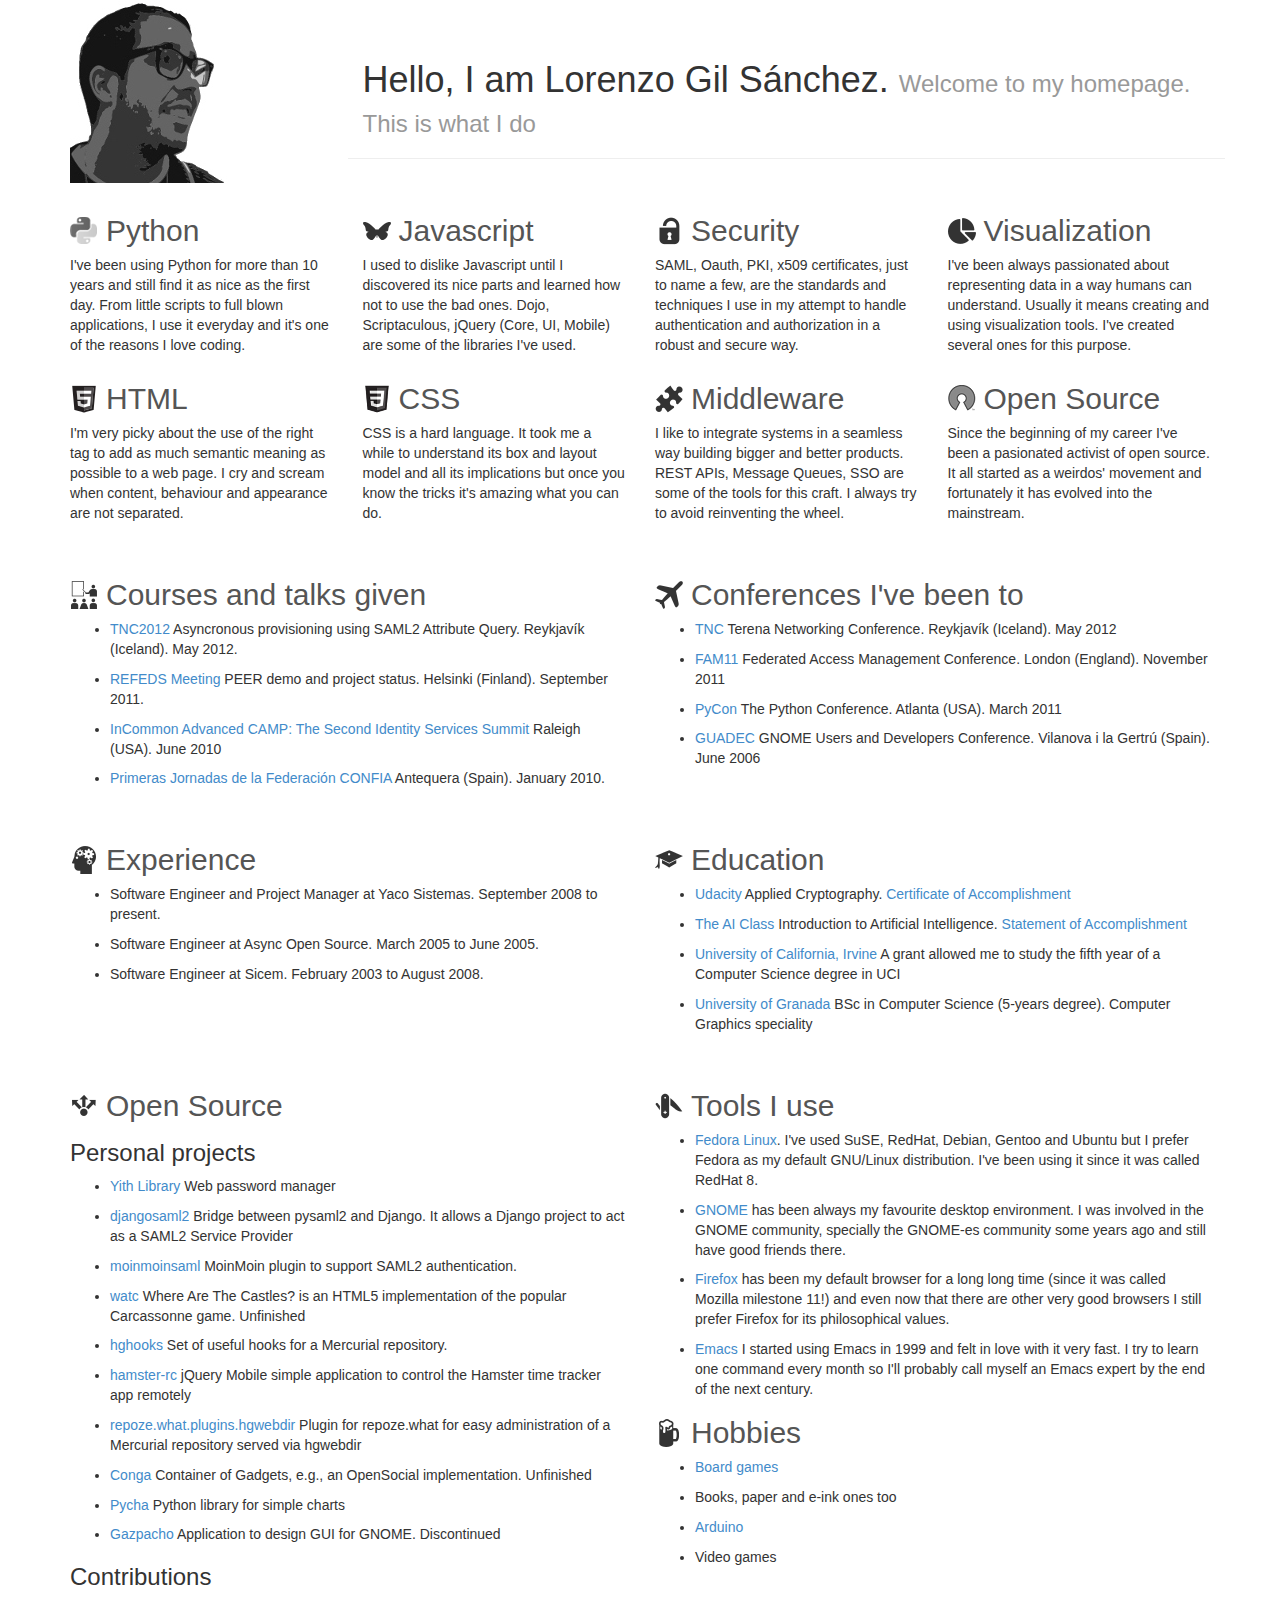
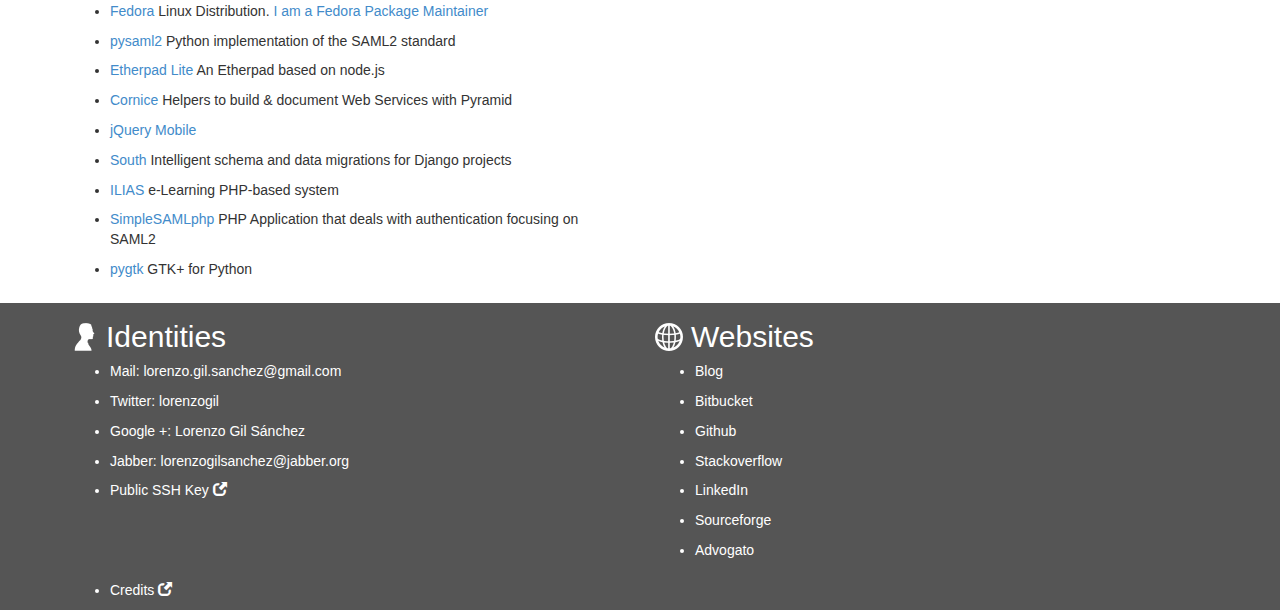
==== index.html @ a19310c2 "Upgrade to Bootstrap 3.0" ====
<!doctype html>
<!-- paulirish.com/2008/conditional-stylesheets-vs-css-hacks-answer-neither/ -->
<!--[if lt IE 7]> <html class="no-js lt-ie9 lt-ie8 lt-ie7" lang="en"> <![endif]-->
<!--[if IE 7]>    <html class="no-js lt-ie9 lt-ie8" lang="en"> <![endif]-->
<!--[if IE 8]>    <html class="no-js lt-ie9" lang="en"> <![endif]-->
<!-- Consider adding a manifest.appcache: h5bp.com/d/Offline -->
<!--[if gt IE 8]><!--> <html class="no-js" lang="en"> <!--<![endif]-->
<head>
  <meta charset="utf-8">

  <!-- Use the .htaccess and remove these lines to avoid edge case issues.
       More info: h5bp.com/i/378 -->
  <meta http-equiv="X-UA-Compatible" content="IE=edge,chrome=1">

  <title>Lorenzo Gil</title>
  <meta name="description" content="Lorenzo Gil personal site">

  <!-- Mobile viewport optimized: h5bp.com/viewport -->
  <meta name="viewport" content="width=device-width, initial-scale=1.0">

  <!-- Place favicon.ico and apple-touch-icon.png in the root directory: mathiasbynens.be/notes/touch-icons -->

  <link rel="stylesheet" href="css/bootstrap.min.css">
  <link rel="stylesheet" href="css/style.css">

  <!-- More ideas for your <head> here: h5bp.com/d/head-Tips -->

  <!-- All JavaScript at the bottom, except this Modernizr build.
       Modernizr enables HTML5 elements & feature detects for optimal performance.
       Create your own custom Modernizr build: www.modernizr.com/download/ -->
  <script src="js/libs/modernizr-2.5.3.min.js"></script>
</head>
<body>
  <!-- Prompt IE 6 users to install Chrome Frame. Remove this if you support IE 6.
       chromium.org/developers/how-tos/chrome-frame-getting-started -->
  <!--[if lt IE 7]><p class=chromeframe>Your browser is <em>ancient!</em> <a href="http://browsehappy.com/">Upgrade to a different browser</a> or <a href="http://www.google.com/chromeframe/?redirect=true">install Google Chrome Frame</a> to experience this site.</p><![endif]-->

  <div class="container">

    <header class="row">
      <div class="col-md-3">
        <img src="img/lgs.jpg" alt="Lorenzo Gil Sánchez" width="159" height="183" />
      </div>
      <div class="col-md-9 page-header">
        <h1>Hello, I am Lorenzo Gil Sánchez. <small>Welcome to my homepage. This is what I do</small></h1>
      </div>
    </header>

    <div role="main">

      <section>

        <div class="row">
          <div class="col-md-3" id="python">
            <h2>Python</h2>
            <p>I've been using Python for more than 10 years and still find it as nice as the first day. From little scripts to full blown applications, I use it everyday and it's one of the reasons I love coding.</p>
          </div>

          <div class="col-md-3" id="javascript">
            <h2>Javascript</h2>
            <p>I used to dislike Javascript until I discovered its nice parts and learned how not to use the bad ones. Dojo, Scriptaculous, jQuery (Core, UI, Mobile) are some of the libraries I've used. </p>
          </div>

          <div class="col-md-3" id="security">
            <h2>Security</h2>
            <p>SAML, Oauth, PKI, x509 certificates, just to name a few, are the standards and techniques I use in my attempt to handle authentication and authorization in a robust and secure way.</p>
          </div>

          <div class="col-md-3" id="visualization">
            <h2>Visualization</h2>
            <p>I've been always passionated about representing data in a way humans can understand. Usually it means creating and using visualization tools. I've created several ones for this purpose.</p>
          </div>
        </div>

        <div class="row">
          <div class="col-md-3" id="html">
            <h2>HTML</h2>
            <p>I'm very picky about the use of the right tag to add as much semantic meaning as possible to a web page. I cry and scream when content, behaviour and appearance are not separated.</p>
          </div>

          <div class="col-md-3" id="css">
            <h2>CSS</h2>
            <p>CSS is a hard language. It took me a while to understand its box and layout model and all its implications but once you know the tricks it's amazing what you can do.</p>
          </div>

          <div class="col-md-3" id="middleware">
            <h2>Middleware</h2>
            <p>I like to integrate systems in a seamless way building bigger and better products. REST APIs, Message Queues, SSO are some of the tools for this craft. I always try to avoid reinventing the wheel.</p>
          </div>

          <div class="col-md-3" id="opensource">
            <h2>Open Source</h2>
            <p>Since the beginning of my career I've been a pasionated activist of open source. It all started as a weirdos' movement and fortunately it has evolved into the mainstream.</p>
          </div>
        </div>

      </section>

      <section class="row">

        <div id="courses-and-talks" class="col-md-6">
          <h2>Courses and talks given</h2>
          <ul>
            <li><a href="https://tnc2012.terena.org/core/user/show/id/813">TNC2012</a> Asyncronous provisioning using SAML2 Attribute Query. Reykjavík (Iceland). May 2012.</li>
            <li><a href="https://refeds.org/meetings/sep11/index.html">REFEDS Meeting</a> PEER demo and project status. Helsinki (Finland). September 2011.</li>
            <li><a href="https://spaces.internet2.edu/display/ACAMPIdSummit2010/Participants+and+Requested+Topics">InCommon Advanced CAMP: The Second Identity Services Summit</a> Raleigh (USA). June 2010</li>
            <li><a href="">Primeras Jornadas de la Federación CONFIA</a> Antequera (Spain). January 2010.</li>
          </ul>
        </div>

        <div id="conferences" class="col-md-6">
          <h2>Conferences I've been to</h2>
          <ul>
            <li><a href="https://tnc2012.terena.org/">TNC</a> Terena Networking Conference. Reykjavík (Iceland). May 2012</li>
            <li><a href="http://www.eduserv.org.uk/newsandevents/events/fam11">FAM11</a> Federated Access Management Conference. London (England). November 2011</li>
            <li><a href="http://us.pycon.org/2011/home/">PyCon</a> The Python Conference. Atlanta (USA). March 2011</li>
            <li><a href="http://2006.guadec.org">GUADEC</a> GNOME Users and Developers Conference. Vilanova i la Gertrú (Spain). June 2006</li>
          </ul>
        </div>

      </section>

      <section class="row">

        <div id="experience" class="col-md-6">
          <h2>Experience</h2>
          <ul>
            <li>Software Engineer and Project Manager at Yaco Sistemas. September 2008 to present.</li>
            <li>Software Engineer at Async Open Source. March 2005 to June 2005.</li>
            <li>Software Engineer at Sicem. February 2003 to August 2008.</li>
          </ul>
        </div>

        <div id="education" class="col-md-6">
          <h2>Education</h2>
          <ul>
            <li><a href="http://www.udacity.com">Udacity</a> Applied Cryptography. <a href="pdfs/udacity-cs387.pdf">Certificate of Accomplishment</a></li>
            <li><a href="https://www.ai-class.com/">The AI Class</a> Introduction to Artificial Intelligence. <a href="pdfs/aiclass.pdf">Statement of Accomplishment</a></li>
            <li><a href="">University of California, Irvine</a> A grant allowed me to study the fifth year of a Computer Science degree in UCI</li>
            <li><a href="">University of Granada</a> BSc in Computer Science (5-years degree). Computer Graphics speciality</li>
          </ul>
        </div>

      </section>

      <section class="row">

        <div id="opensource-projects" class="col-md-6">
          <h2>Open Source</h2>
          <h3>Personal projects</h3>
          <ul>
            <li><a href="http://yithlibrary.com">Yith Library</a> Web password manager</li>
            <li><a href="https://bitbucket.org/lgs/djangosaml2">djangosaml2</a> Bridge between pysaml2 and Django. It allows a Django project to act as a SAML2 Service Provider</li>
            <li><a href="https://bitbucket.org/lgs/moinmoinsaml">moinmoinsaml</a> MoinMoin plugin to support SAML2 authentication.</li>
            <li><a href="https://bitbucket.org/lgs/watc">watc</a> Where Are The Castles? is an HTML5 implementation of the popular Carcassonne game. Unfinished</li>
            <li><a href="https://bitbucket.org/lgs/hghooks">hghooks</a> Set of useful hooks for a Mercurial repository.</li>
            <li><a href="https://bitbucket.org/lgs/hamster-rc">hamster-rc</a> jQuery Mobile simple application to control the Hamster time tracker app remotely</li>
            <li><a href="https://bitbucket.org/lgs/repoze.what.plugins.hgwebdir">repoze.what.plugins.hgwebdir</a> Plugin for repoze.what for easy administration of a Mercurial repository served via hgwebdir</li>
            <li><a href="https://bitbucket.org/lgs/conga">Conga</a> Container of Gadgets, e.g., an OpenSocial implementation. Unfinished</li>
            <li><a href="https://bitbucket.org/lgs/pycha/">Pycha</a> Python library for simple charts</li>
            <li><a href="http://svn-archive.gnome.org/viewvc/gazpacho/">Gazpacho</a> Application to design GUI for GNOME. Discontinued</li>
          </ul>

          <h3>Contributions</h3>
          <ul>
            <li><a href="http://fedoraproject.org/">Fedora</a> Linux Distribution. <a href="https://admin.fedoraproject.org/pkgdb/users/packages/lgs">I am a Fedora Package Maintainer</a></li>
            <li><a href="https://github.com/rohe/pysaml2">pysaml2</a> Python implementation of the SAML2 standard</li>
            <li><a href="https://github.com/Pita/etherpad-lite">Etherpad Lite</a> An Etherpad based on node.js</li>
            <li><a href="https://github.com/mozilla-services/cornice">Cornice</a> Helpers to build & document Web Services with Pyramid</li>
            <li><a href="https://github.com/jquery/jquery-mobile">jQuery Mobile</a></li>
            <li><a href="http://south.aeracode.org/">South</a> Intelligent schema and data migrations for ​Django projects</li>
            <li><a href="http://www.ilias.de/">ILIAS</a> e-Learning PHP-based system</li>
            <li><a href="http://simplesamlphp.org/">SimpleSAMLphp</a> PHP Application that deals with authentication focusing on SAML2</li>
            <li><a href="http://www.pygtk.org/">pygtk</a> GTK+ for Python</li>
          </ul>
        </div>


        <div class="col-md-6">

          <div id="tools">
            <h2>Tools I use</h2>
            <ul>
              <li><a href="">Fedora Linux</a>. I've used SuSE, RedHat, Debian, Gentoo and Ubuntu but I prefer Fedora as my default GNU/Linux distribution. I've been using it since it was called RedHat 8.</li>
              <li><a href="">GNOME</a> has been always my favourite desktop environment. I was involved in the GNOME community, specially the GNOME-es community some years ago and still have good friends there.</li>
              <li><a href="">Firefox</a> has been my default browser for a long long time (since it was called Mozilla milestone 11!) and even now that there are other very good browsers I still prefer Firefox for its philosophical values.</li>
              <li><a href="">Emacs</a> I started using Emacs in 1999 and felt in love with it very fast. I try to learn one command every month so I'll probably call myself an Emacs expert by the end of the next century.</li>
            </ul>
          </div>

          <div id="hobbies">
            <h2>Hobbies</h2>
            <ul>
              <li><a href="http://boardgamegeek.com/user/lorenzogil">Board games</a></li>
              <li>Books, paper and e-ink ones too</li>
              <li><a href="http://www.arduino.cc/">Arduino</a></li>
              <li>Video games</li>
            </ul>
          </div>
        </div>

      </section>

    </div>

  </div> <!-- main container -->

  <footer>
    <div class="container">
      <div class="row">

        <div id="identity" class="col-md-6">
	      <h2>Identities</h2>
	      <ul>
            <li>Mail: <a href="mailto:lorenzo.gil.sanchez@gmail.com">lorenzo.gil.sanchez@gmail.com</a></li>
            <li>Twitter: <a href="https://twitter.com/#!/lorenzogil">lorenzogil</a></li>
	        <li>Google +: <a href="https://plus.google.com/u/1/111883356032437249842">Lorenzo Gil Sánchez</a></li>
            <li>Jabber: lorenzogilsanchez@jabber.org</li>
            <li><a href="#public-ssh-key" data-toggle="modal">Public SSH Key <span class="glyphicon glyphicon-new-window"></span></a></li>
            <!--<li>Public GPG key</li>-->
	      </ul>
        </div>

        <div id="websites" class="col-md-6">
	      <h2>Websites</h2>
	      <ul>
            <li><a href="http://www.lorenzogil.com/blog/">Blog</a></li>
            <li><a href="https://bitbucket.org/lgs/">Bitbucket</a></li>
            <li><a href="https://github.com/lorenzogil">Github</a></li>
            <li><a href="http://stackoverflow.com/users/106040/lgs">Stackoverflow</a></li>
            <li><a href="https://es.linkedin.com/pub/lorenzo-gil/4/453/a97">LinkedIn</a></li>
            <li><a href="http://lgs.users.sourceforge.net/">Sourceforge</a></li>
            <li><a href="http://www.advogato.org/person/lgs/">Advogato</a></li>
	      </ul>
        </div>

      </div>

      <div class="row">
        <div class="col-md-12">
          <ul>
            <li><a href="#credits" data-toggle="modal">Credits <span class="glyphicon glyphicon-new-window"></span></a></li>
          </ul>
        </div>
      </div>

    </div>

  </footer>

  <div id="public-ssh-key" class="modal fade" tabindex="-1" role="dialog" aria-hidden="true">
    <div class="modal-dialog">
      <div class="modal-content">
        <div class="modal-header">
          <button type="button" class="close" data-dismiss="modal" aria-hidden="true">&times;</button>
	      <h4 class="modal-title">Public SSH key</h4>
        </div>
        <div class="modal-body">
	      <textarea class="form-control" disabled="disabled" rows="8" cols="52">
            ssh-rsa AAAAB3NzaC1yc2EAAAADAQABAAABAQDiN3Gjw2GwWEci
            K9y0XLRLqFPxbwEekzTfEy2ljlr2I8jURpNP4r7/QvK7BcyMp1UO
            kPIDoedoVXPbdEMINH0htWYO97Mtsz9iVVhCRxHFsU6UxVt9/bkt
            7fVeHW7yohAjcsfFz/OQxx5IIdXyuf3kIQllIXTDO4TF5N+d75pm
            CLqMGoSzdtxJOTBQj/9Sz4sV6AtmWfOtqisn0jNJTYprNgvIqw5t
            XlBZcn1e584l/zZLxWz+tdjEWzDEVowDAP/4jaw8V6BHimmDZwfa
            jQ/v2mSOCGWLaxqDE+g93BC6BY6a835P0vh/iwbAqHwPwXfdUNnT
            mIPAT/ddau6Bjo5l lorenzo.gil.sanchez@gmail.com</textarea>
        </div>
        <div class="modal-footer">
          <button type="button" class="btn btn-default" data-dismiss="modal">Close</button>
        </div>
      </div>
    </div>
  </div>

  <div id="credits" class="modal fade" tabindex="-1" role="dialog" aria-hidden="true">
    <div class="modal-dialog">
      <div class="modal-content">
        <div class="modal-header">
          <button type="button" class="close" data-dismiss="modal" aria-hidden="true">&times;</button>
          <h4 class="modal-title">Credits</h4>
        </div>
        <div class="modal-body">
          <ul>
            <li><a href="http://jquery.org/">jQuery</a> by John Resig and many contributors. MIT/GPL license</li>
            <li><a href="http://getbootstrap.com/">Bootstrap</a> by Mark Otto and Jacob Thornton</li>
            <li><a href="http://www.modernizr.com/">Modernizr</a> by Faruk Ates, Paul Irish, Alex Sexton, Ryan Seddon and Alexander Farkas. MIT/BSD license</li>
            <li><a href="https://github.com/necolas/normalize.css">Normalize.css.</a> by Nicolas Gallagher. Public Domain</li>
            <li><a href="http://html5boilerplate.com/colorbox">HTML5 Boilerplate</a> by Nicolas Gallagher, Divya Manian, Hans Christian Reinl, Shichuan , Mathias Bynens, Mickael Daniel, Jonathan Verrecchia, Rob Larsen, Catalin Maris, Paul Irish, Mike West and more contributors. Public domain</li>
            <li>Icons from <a href="http://thenounproject.com/">The Noun Project</a>: "Butterfly" symbol by The Noun Project, "Lock" symbol by Andrew Forrester, from The Noun Project, "Pie chart" symbol by Scott Lewis, from The Noun Project, "Puzzle" symbol by Oliver Guin, from The Noun Project, "Education" symbol by Chris Matthews, from The Noun Project, "Plane" symbol by Simon Chld, from The Noun Project, "Thinking" symbol by Jack Biesek et al, from The Noun Project,"Grauate Cap" symbol by Marc Haumann, from The Noun Project, "Sharing" symbol by Anand Nair, from The Noun Project, "Swiss Army Knife" symbol by Oliver Guin, from The Noun Project, "Beer" symbol by The Noun Project, "User" symbol by Simon Child, from The Noun Project, "Planet" symbol by John Caserta, from The Noun Project, "Key" symbol by Egor Culcea, from The Noun Project and "People" symbol by The Noun Project</li>
            <li>Other icons: Python logo by the <a href="http://www.python.org/psf/">Python Foundation</a>, OSI logo by the <a href="http://www.opensource.org/">Open Source Initiative</a> and HTML5 logo by the <a href="http://www.w3.org/html/logo/">W3C</a></li>
          </ul>

          <p>Inspirated on <a href="http://jorgebastida.com/">Jorge Bastida</a></p>
        </div>
        <div class="modal-footer">
          <button type="button" class="btn btn-default" data-dismiss="modal">Close</button>
        </div>
      </div>
    </div>
  </div>


  <!-- JavaScript at the bottom for fast page loading -->
  <script src="js/libs/jquery-2.0.3.min.js"></script>
  <script src="js/libs/bootstrap.min.js"></script>
  <script src="js/plugins.js"></script>
  <script src="js/script.js"></script>

  <!-- Asynchronous Google Analytics snippet. Change UA-XXXXX-X to be your site's ID.
       mathiasbynens.be/notes/async-analytics-snippet -->
  <script>
    var _gaq=[['_setAccount','UA-2840456-1'],['_trackPageview']];
    (function(d,t){var g=d.createElement(t),s=d.getElementsByTagName(t)[0];
    g.src=('https:'==location.protocol?'//ssl':'//www')+'.google-analytics.com/ga.js';
    s.parentNode.insertBefore(g,s)}(document,'script'));
  </script>
</body>
</html>
---- css/style.css ----
li { margin: 0.7em 0; }

section { padding: 1em 0; }

h2 {
    color: #555555;
    line-height: 28px;
    padding-left: 36px;
    background: transparent url(../img/sprite.png) no-repeat 0 0;
}

#python h2 { background-position: 0 0; }
#javascript h2 { background-position: 0px -28px; }
#security h2 { background-position: 0px -56px; }
#visualization h2 { background-position: 0px -84px; }
#html h2 { background-position: 0px -112px; }
#css h2 { background-position: 0px -140px; }
#middleware h2 { background-position: 0px -168px; }
#opensource h2 { background-position: 0px -196px; }
#courses-and-talks h2 { background-position: 0px -224px; }
#conferences h2 { background-position: 0px -252px; }
#experience h2 { background-position: 0px -280px; }
#education h2 { background-position: 0px -308px; }
#opensource-projects h2 { background-position: 0px -336px; }
#tools h2 { background-position: 0px -364px; }
#hobbies h2 { background-position: 0px -392px; }
#identity h2 { background-position: 0px -420px; }
#websites h2 { background-position: 0px -448px; }
#public-ssh-key h2 { background-position: 0px -476px; }
#credits h2 { background-position: 0px -504px; }

footer { color: #ffffff; background: #555555; }

footer h2, footer a { color: #ffffff; }
footer a:visited { color: #cccccc; }
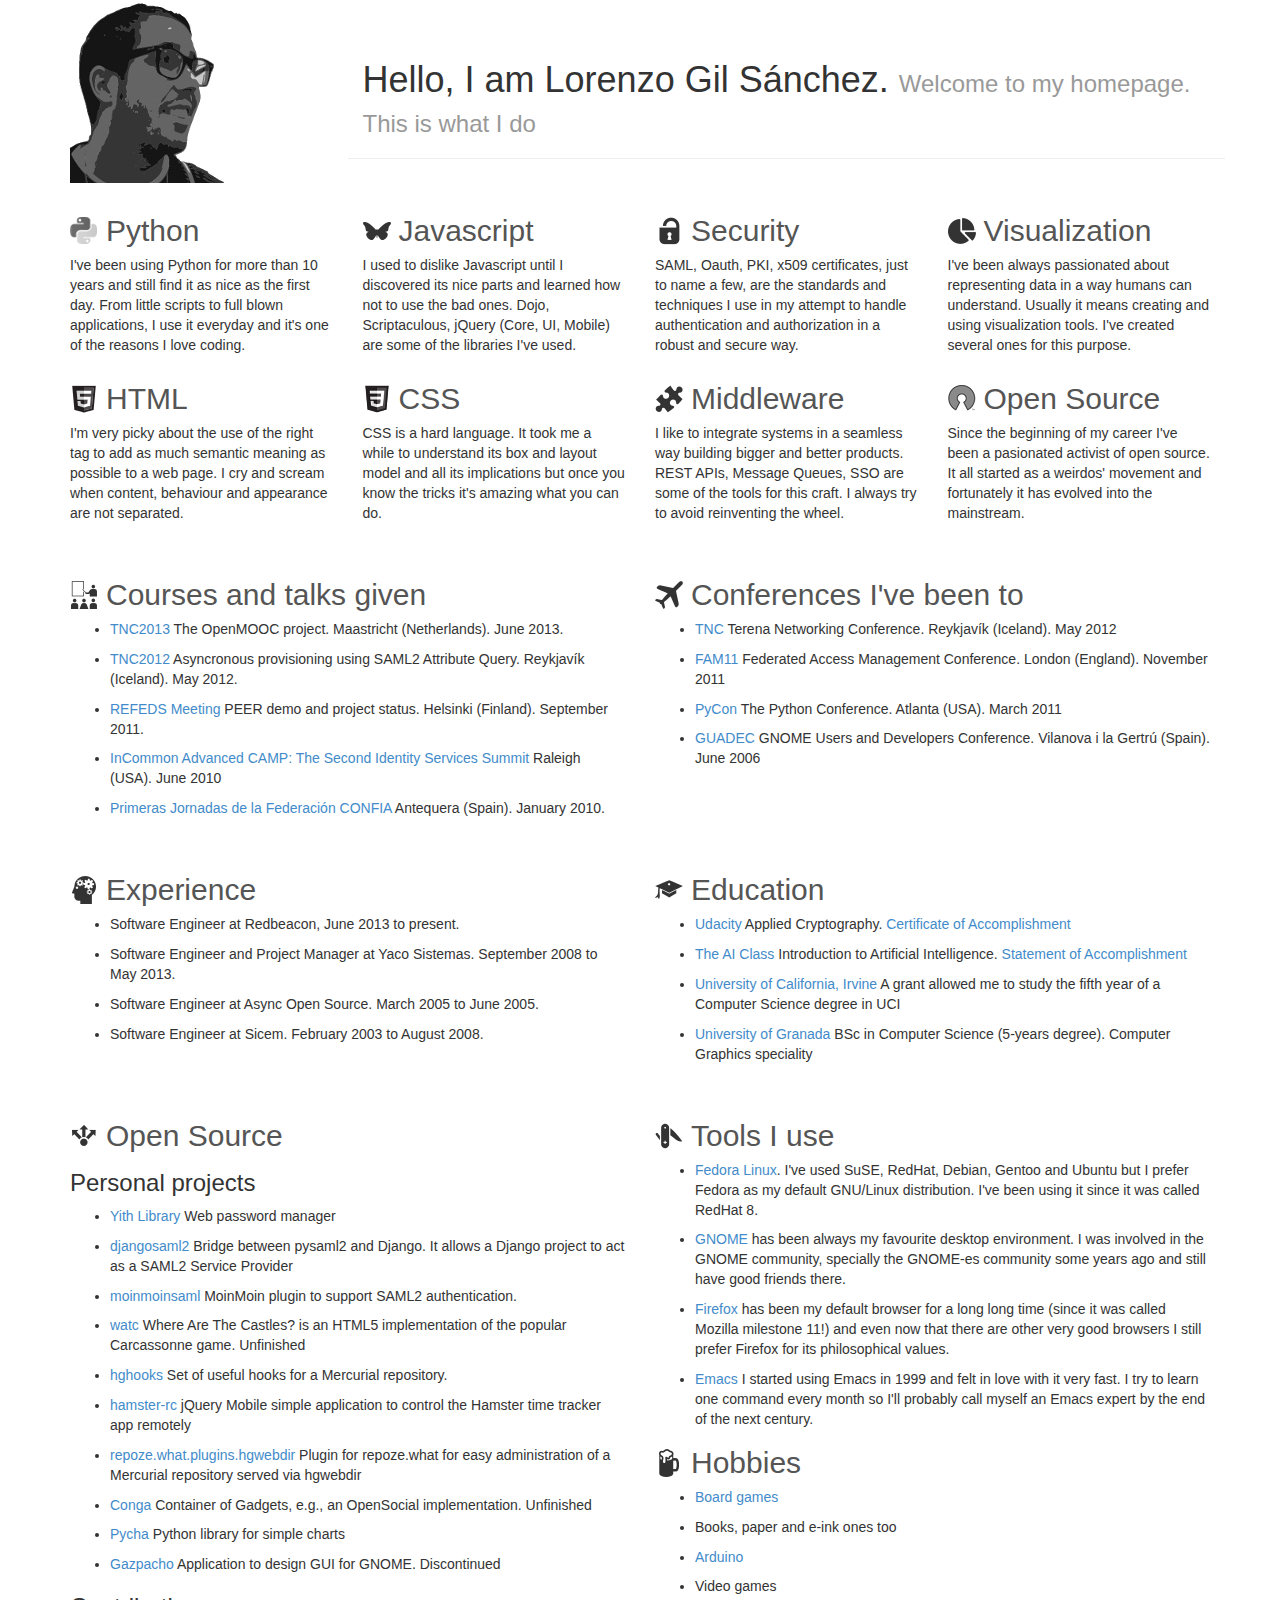
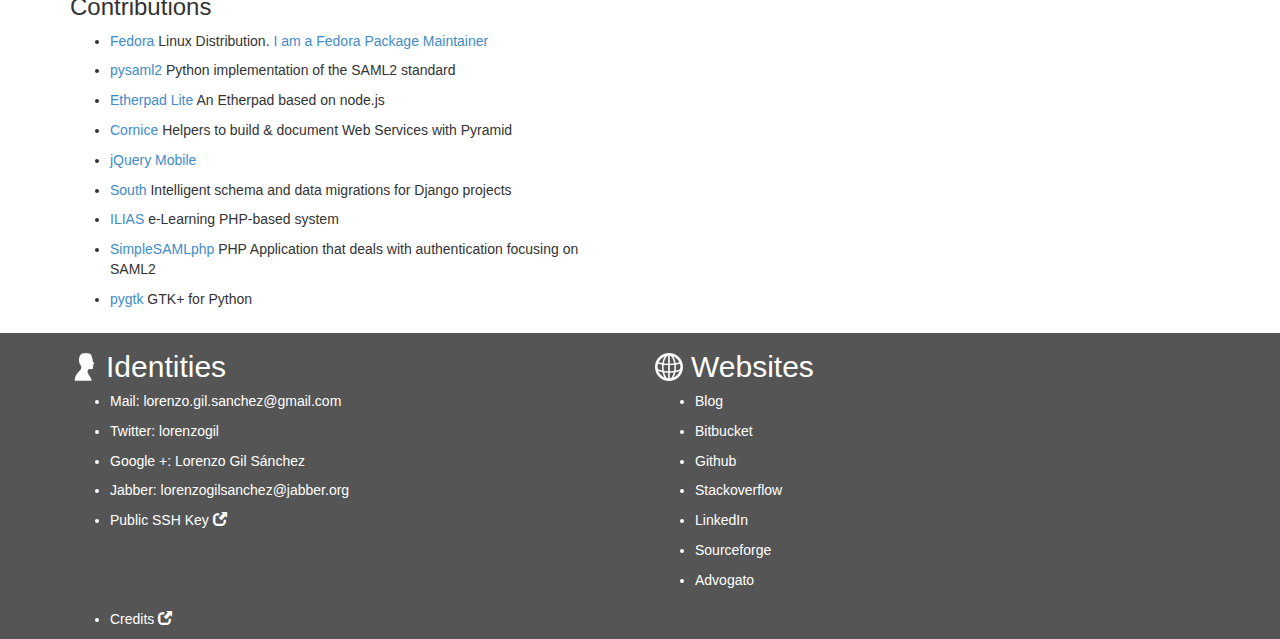
==== commit dee36a0c: "Update experience and courses" ====
--- a/index.html
+++ b/index.html
@@ -101,6 +101,7 @@
         <div id="courses-and-talks" class="col-md-6">
           <h2>Courses and talks given</h2>
           <ul>
+            <li><a href="https://tnc2013.terena.org/core/user/show/id/259">TNC2013</a> The OpenMOOC project. Maastricht (Netherlands). June 2013.</li>
             <li><a href="https://tnc2012.terena.org/core/user/show/id/813">TNC2012</a> Asyncronous provisioning using SAML2 Attribute Query. Reykjavík (Iceland). May 2012.</li>
             <li><a href="https://refeds.org/meetings/sep11/index.html">REFEDS Meeting</a> PEER demo and project status. Helsinki (Finland). September 2011.</li>
             <li><a href="https://spaces.internet2.edu/display/ACAMPIdSummit2010/Participants+and+Requested+Topics">InCommon Advanced CAMP: The Second Identity Services Summit</a> Raleigh (USA). June 2010</li>
@@ -125,7 +126,8 @@
         <div id="experience" class="col-md-6">
           <h2>Experience</h2>
           <ul>
-            <li>Software Engineer and Project Manager at Yaco Sistemas. September 2008 to present.</li>
+            <li>Software Engineer at Redbeacon, June 2013 to present.</li>
+            <li>Software Engineer and Project Manager at Yaco Sistemas. September 2008 to May 2013.</li>
             <li>Software Engineer at Async Open Source. March 2005 to June 2005.</li>
             <li>Software Engineer at Sicem. February 2003 to August 2008.</li>
           </ul>
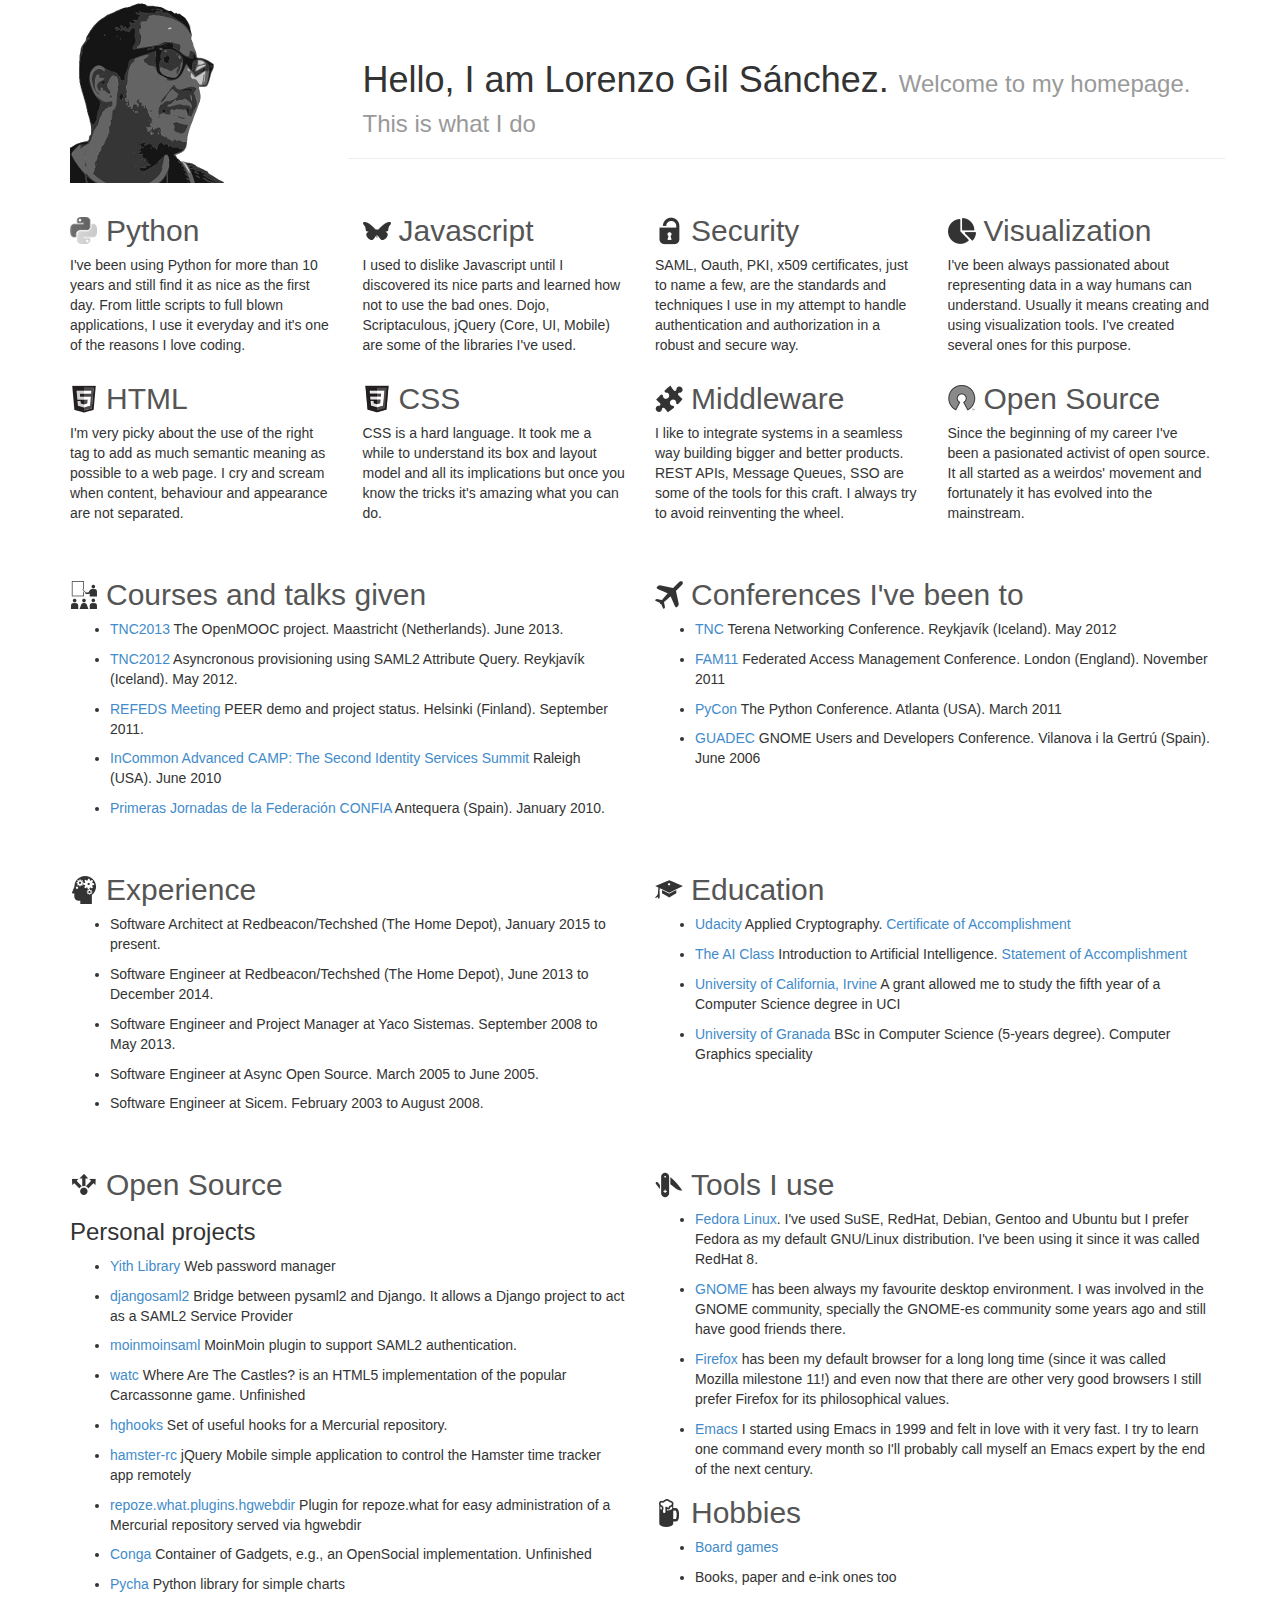
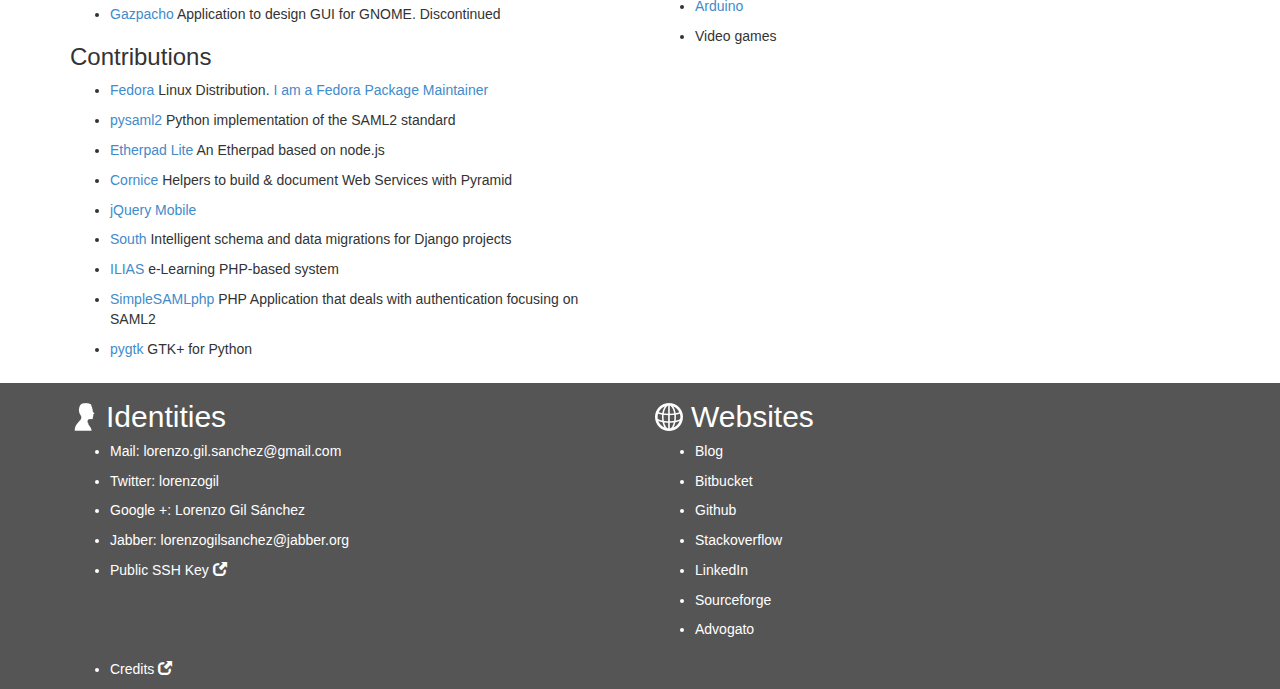
==== commit 3abca45a: "Add Software Architect position" ====
--- a/index.html
+++ b/index.html
@@ -126,7 +126,8 @@
         <div id="experience" class="col-md-6">
           <h2>Experience</h2>
           <ul>
-            <li>Software Engineer at Redbeacon, June 2013 to present.</li>
+            <li>Software Architect at Redbeacon/Techshed (The Home Depot), January 2015 to present.</li>
+            <li>Software Engineer at Redbeacon/Techshed (The Home Depot), June 2013 to December 2014.</li>
             <li>Software Engineer and Project Manager at Yaco Sistemas. September 2008 to May 2013.</li>
             <li>Software Engineer at Async Open Source. March 2005 to June 2005.</li>
             <li>Software Engineer at Sicem. February 2003 to August 2008.</li>
@@ -226,7 +227,7 @@
         <div id="websites" class="col-md-6">
 	      <h2>Websites</h2>
 	      <ul>
-            <li><a href="http://www.lorenzogil.com/blog/">Blog</a></li>
+            <li><a href="/blog/">Blog</a></li>
             <li><a href="https://bitbucket.org/lgs/">Bitbucket</a></li>
             <li><a href="https://github.com/lorenzogil">Github</a></li>
             <li><a href="http://stackoverflow.com/users/106040/lgs">Stackoverflow</a></li>
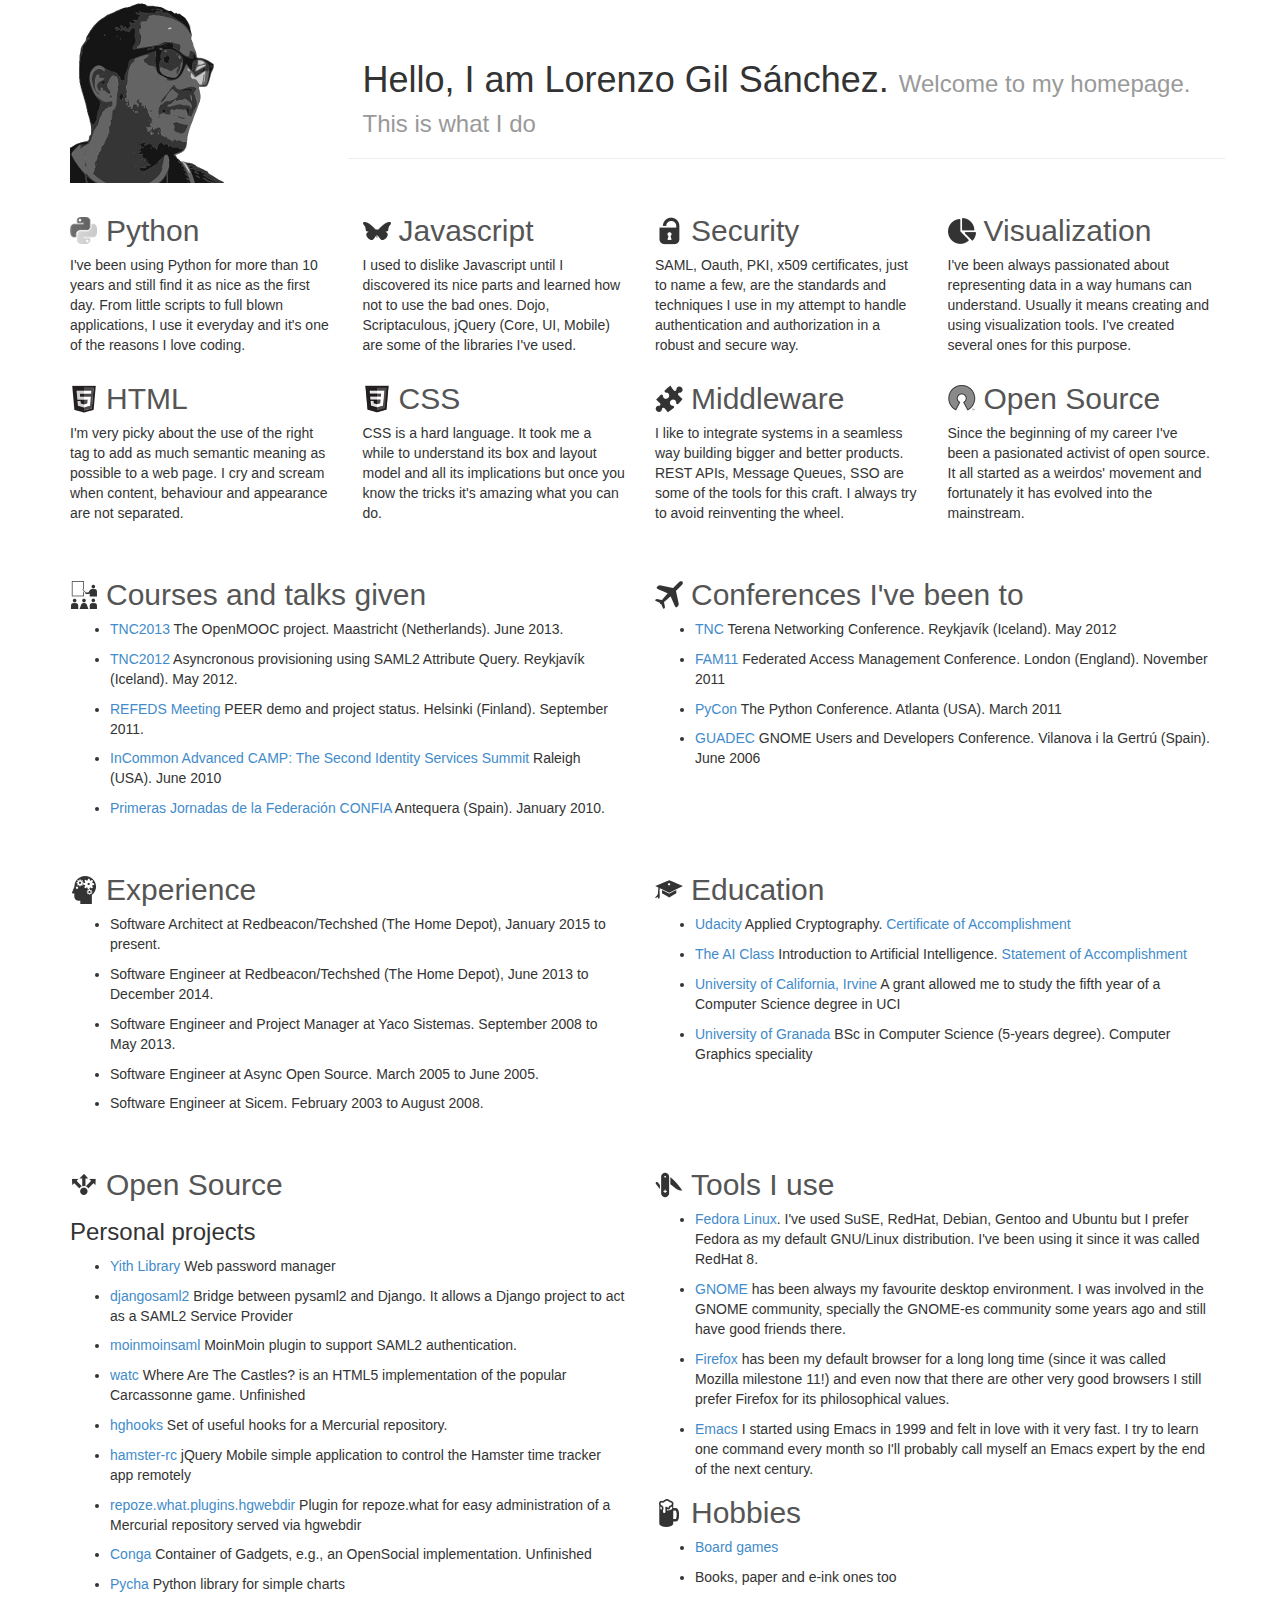
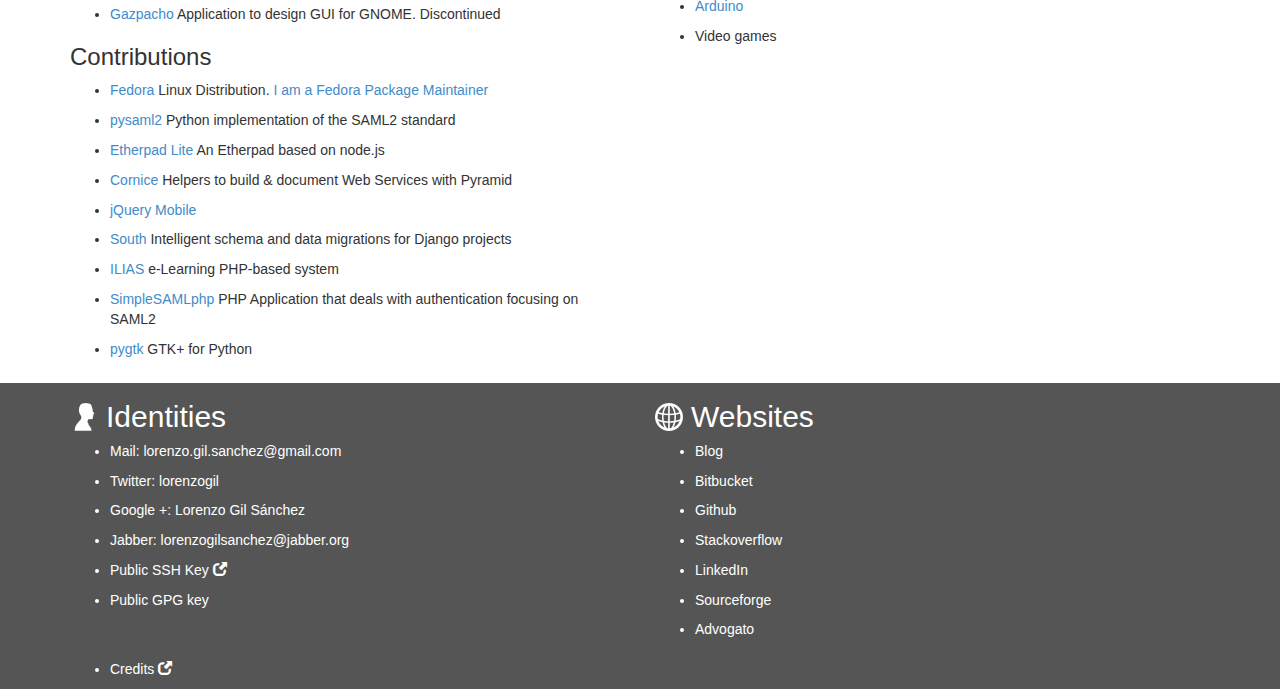
==== commit fe33a822: "Add GPG public key" ====
--- a/index.html
+++ b/index.html
@@ -220,7 +220,7 @@
 	        <li>Google +: <a href="https://plus.google.com/u/1/111883356032437249842">Lorenzo Gil Sánchez</a></li>
             <li>Jabber: lorenzogilsanchez@jabber.org</li>
             <li><a href="#public-ssh-key" data-toggle="modal">Public SSH Key <span class="glyphicon glyphicon-new-window"></span></a></li>
-            <!--<li>Public GPG key</li>-->
+            <li><a href="https://keybase.io/lgs">Public GPG key</a></li>
 	      </ul>
         </div>
 
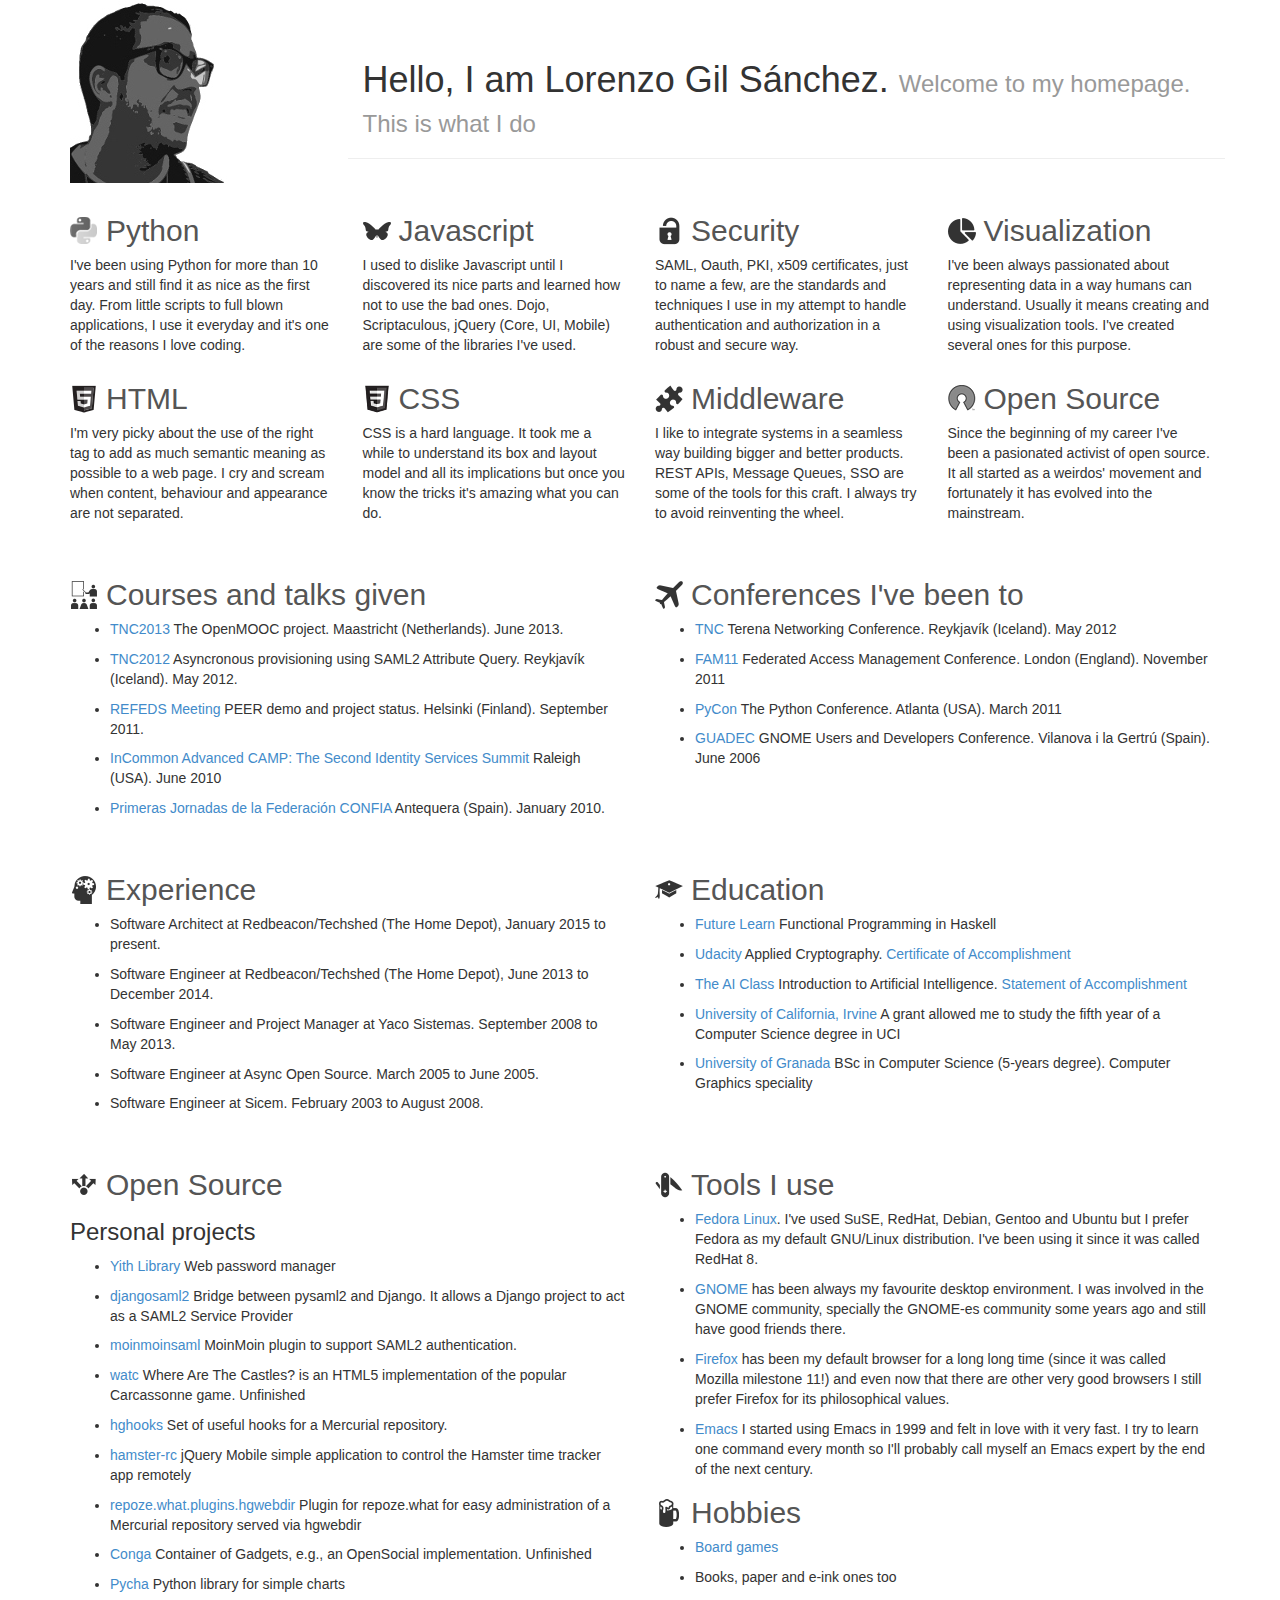
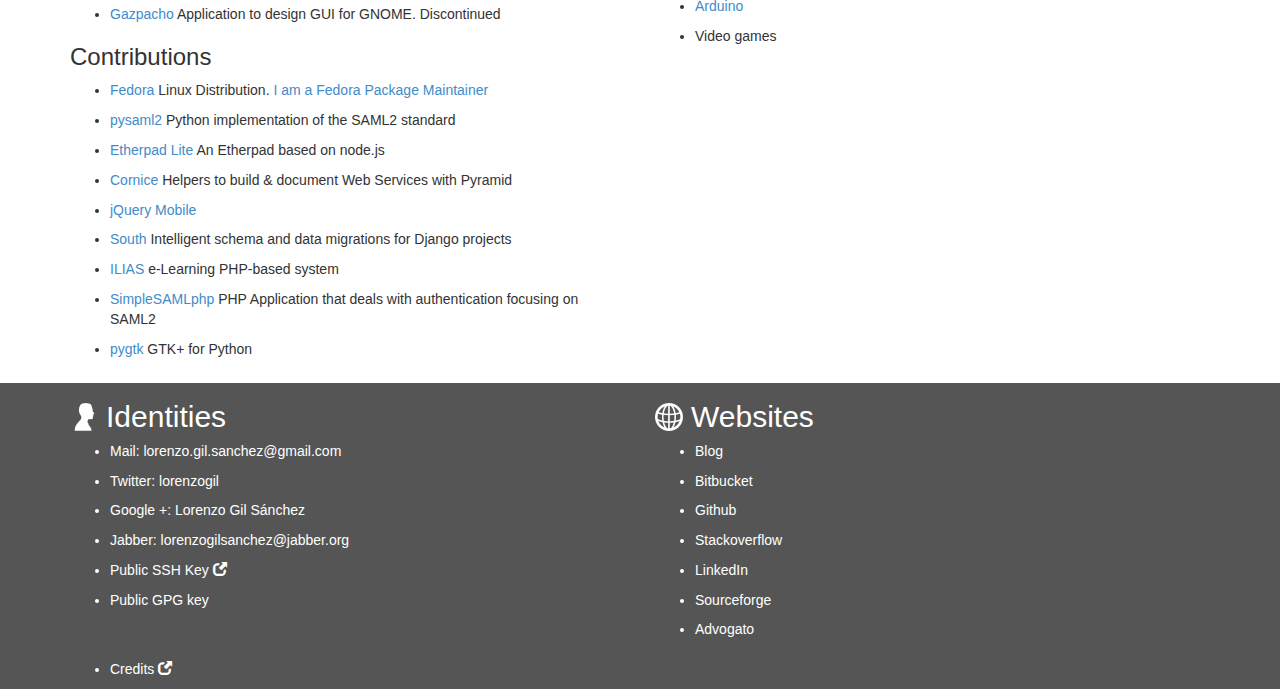
==== commit 9e1d61ac: "Added Haskell MOOC" ====
--- a/index.html
+++ b/index.html
@@ -137,6 +137,7 @@
         <div id="education" class="col-md-6">
           <h2>Education</h2>
           <ul>
+            <li><a href="https://www.futurelearn.com/courses/functional-programming-haskell">Future Learn</a> Functional Programming in Haskell</li>
             <li><a href="http://www.udacity.com">Udacity</a> Applied Cryptography. <a href="pdfs/udacity-cs387.pdf">Certificate of Accomplishment</a></li>
             <li><a href="https://www.ai-class.com/">The AI Class</a> Introduction to Artificial Intelligence. <a href="pdfs/aiclass.pdf">Statement of Accomplishment</a></li>
             <li><a href="">University of California, Irvine</a> A grant allowed me to study the fifth year of a Computer Science degree in UCI</li>
@@ -213,20 +214,20 @@
       <div class="row">
 
         <div id="identity" class="col-md-6">
-	      <h2>Identities</h2>
-	      <ul>
+          <h2>Identities</h2>
+          <ul>
             <li>Mail: <a href="mailto:lorenzo.gil.sanchez@gmail.com">lorenzo.gil.sanchez@gmail.com</a></li>
             <li>Twitter: <a href="https://twitter.com/#!/lorenzogil">lorenzogil</a></li>
-	        <li>Google +: <a href="https://plus.google.com/u/1/111883356032437249842">Lorenzo Gil Sánchez</a></li>
+            <li>Google +: <a href="https://plus.google.com/u/1/111883356032437249842">Lorenzo Gil Sánchez</a></li>
             <li>Jabber: lorenzogilsanchez@jabber.org</li>
             <li><a href="#public-ssh-key" data-toggle="modal">Public SSH Key <span class="glyphicon glyphicon-new-window"></span></a></li>
             <li><a href="https://keybase.io/lgs">Public GPG key</a></li>
-	      </ul>
+          </ul>
         </div>
 
         <div id="websites" class="col-md-6">
-	      <h2>Websites</h2>
-	      <ul>
+          <h2>Websites</h2>
+          <ul>
             <li><a href="/blog/">Blog</a></li>
             <li><a href="https://bitbucket.org/lgs/">Bitbucket</a></li>
             <li><a href="https://github.com/lorenzogil">Github</a></li>
@@ -234,7 +235,7 @@
             <li><a href="https://es.linkedin.com/pub/lorenzo-gil/4/453/a97">LinkedIn</a></li>
             <li><a href="http://lgs.users.sourceforge.net/">Sourceforge</a></li>
             <li><a href="http://www.advogato.org/person/lgs/">Advogato</a></li>
-	      </ul>
+          </ul>
         </div>
 
       </div>
@@ -256,10 +257,10 @@
       <div class="modal-content">
         <div class="modal-header">
           <button type="button" class="close" data-dismiss="modal" aria-hidden="true">&times;</button>
-	      <h4 class="modal-title">Public SSH key</h4>
+          <h4 class="modal-title">Public SSH key</h4>
         </div>
         <div class="modal-body">
-	      <textarea class="form-control" disabled="disabled" rows="8" cols="52">
+          <textarea class="form-control" disabled="disabled" rows="8" cols="52">
             ssh-rsa AAAAB3NzaC1yc2EAAAADAQABAAABAQDiN3Gjw2GwWEci
             K9y0XLRLqFPxbwEekzTfEy2ljlr2I8jURpNP4r7/QvK7BcyMp1UO
             kPIDoedoVXPbdEMINH0htWYO97Mtsz9iVVhCRxHFsU6UxVt9/bkt
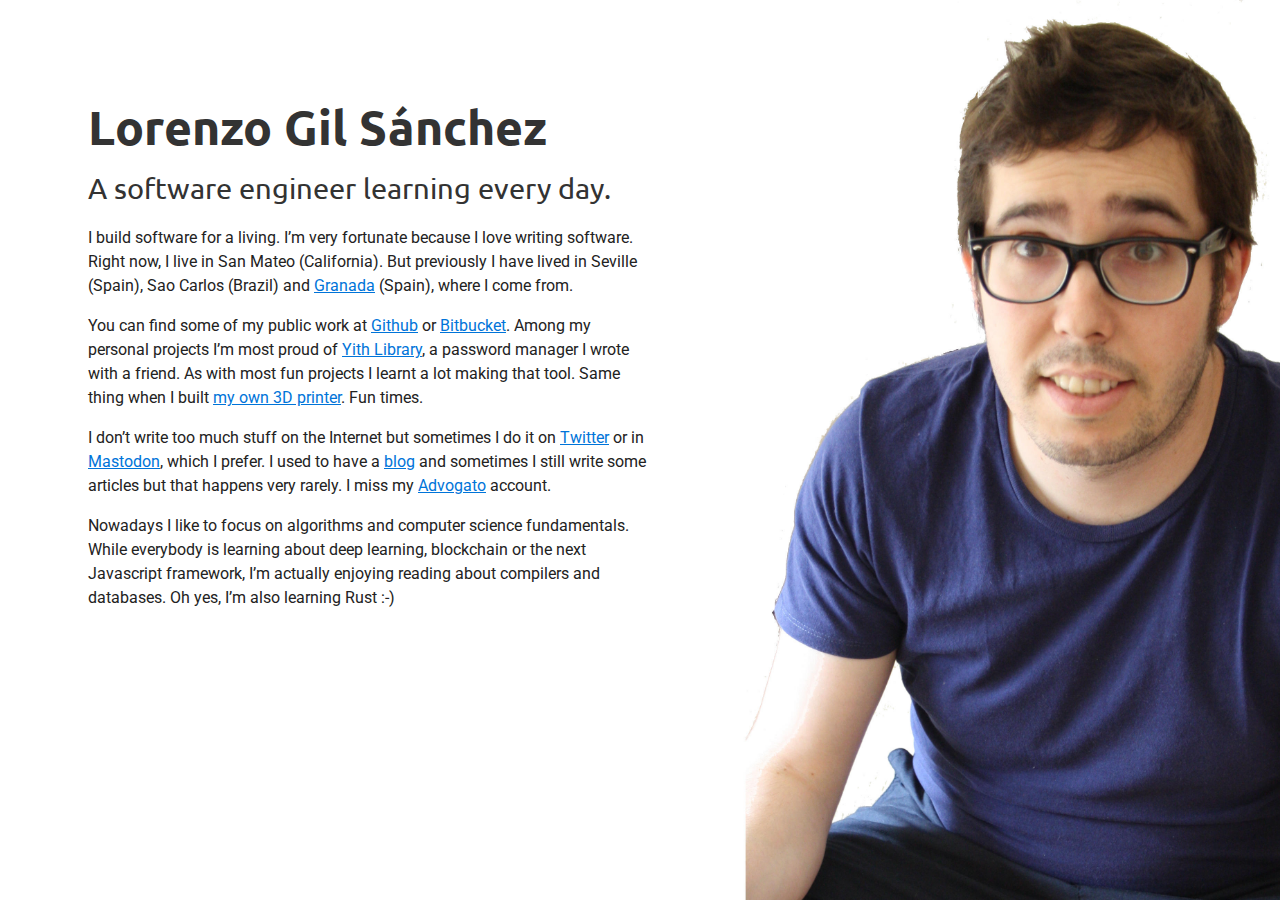
==== commit e80cb742: "New minimalistic website. Inspired in gabi.is" ====
--- a/index.html
+++ b/index.html
@@ -1,323 +1,60 @@
-<!doctype html>
-<!-- paulirish.com/2008/conditional-stylesheets-vs-css-hacks-answer-neither/ -->
-<!--[if lt IE 7]> <html class="no-js lt-ie9 lt-ie8 lt-ie7" lang="en"> <![endif]-->
-<!--[if IE 7]>    <html class="no-js lt-ie9 lt-ie8" lang="en"> <![endif]-->
-<!--[if IE 8]>    <html class="no-js lt-ie9" lang="en"> <![endif]-->
-<!-- Consider adding a manifest.appcache: h5bp.com/d/Offline -->
-<!--[if gt IE 8]><!--> <html class="no-js" lang="en"> <!--<![endif]-->
-<head>
-  <meta charset="utf-8">
+<!DOCTYPE html>
+<html>
+  <head>
+    <meta charset="utf-8">
+    <meta name="viewport" content="width=device-width, initial-scale=1.0, user-scalable=0" />
+    <title>Lorenzo Gil Sánchez</title>
+    <meta content='Software engineer' name='description' />
+    <link type="image/ico" href="favicon.ico" rel="icon" />
+    <link type="text/plain" rel="author" href="http://domain/humans.txt" />
+    <link href="https://fonts.googleapis.com/css?family=Roboto" rel="stylesheet">
+    <link href="https://fonts.googleapis.com/css?family=Ubuntu" rel="stylesheet">
+    <link href="screen.css" media="screen" rel="stylesheet" type="text/css" />
+  </head>
 
-  <!-- Use the .htaccess and remove these lines to avoid edge case issues.
-       More info: h5bp.com/i/378 -->
-  <meta http-equiv="X-UA-Compatible" content="IE=edge,chrome=1">
+  <body>
+    <div class="main-container">
+      <main role="main">
+        <h1>Lorenzo Gil Sánchez</h1>
+        <h2>A software engineer learning every day.</h2>
+        <div class="bio">
+          <p>I build software for a living. I’m very fortunate because I love writing software.
+            Right now, I live in San Mateo (California). But previously I have lived in
+            Seville (Spain), Sao Carlos (Brazil) and
+            <a href="https://en.wikipedia.org/wiki/Granada">Granada</a> (Spain), where I
+            come from.</p>
 
-  <title>Lorenzo Gil</title>
-  <meta name="description" content="Lorenzo Gil personal site">
+          <p>You can find some of my public work at
+            <a href="https://github.com/lorenzogil/">Github</a> or
+            <a href="https://bitbucket.org/lgs/">Bitbucket</a>. Among my personal projects
+            I’m most proud of <a href="https://www.yithlibrary.com">Yith Library</a>, a password
+            manager I wrote with a friend. As with most fun projects I learnt a lot making
+            that tool. Same thing when I built
+            <a href="https://vimeo.com/74066990">my own 3D printer</a>. Fun times.</p>
 
-  <!-- Mobile viewport optimized: h5bp.com/viewport -->
-  <meta name="viewport" content="width=device-width, initial-scale=1.0">
+          <p>I don’t write too much stuff on the Internet but sometimes I do it on
+            <a href="https://twitter.com/lorenzogil">Twitter</a> or in
+            <a href="https://mastodon.social/@lgs/">Mastodon</a>, which I prefer. I used to
+            have a <a href="https://www.lorenzogil.com/blog/">blog</a> and sometimes I
+            still write some articles but that happens very rarely. I miss my
+            <a href="http://www.advogato.org/person/lgs/">Advogato</a> account.</p>
 
-  <!-- Place favicon.ico and apple-touch-icon.png in the root directory: mathiasbynens.be/notes/touch-icons -->
+          <p>Nowadays I like to focus on algorithms and computer science fundamentals. While
+            everybody is learning about deep learning, blockchain or the next Javascript
+            framework, I’m actually enjoying reading about compilers and databases. Oh yes,
+            I’m also learning Rust :-)</a></p>
 
-  <link rel="stylesheet" href="css/bootstrap.min.css">
-  <link rel="stylesheet" href="css/style.css">
-
-  <!-- More ideas for your <head> here: h5bp.com/d/head-Tips -->
-
-  <!-- All JavaScript at the bottom, except this Modernizr build.
-       Modernizr enables HTML5 elements & feature detects for optimal performance.
-       Create your own custom Modernizr build: www.modernizr.com/download/ -->
-  <script src="js/libs/modernizr-2.5.3.min.js"></script>
-</head>
-<body>
-  <!-- Prompt IE 6 users to install Chrome Frame. Remove this if you support IE 6.
-       chromium.org/developers/how-tos/chrome-frame-getting-started -->
-  <!--[if lt IE 7]><p class=chromeframe>Your browser is <em>ancient!</em> <a href="http://browsehappy.com/">Upgrade to a different browser</a> or <a href="http://www.google.com/chromeframe/?redirect=true">install Google Chrome Frame</a> to experience this site.</p><![endif]-->
-
-  <div class="container">
-
-    <header class="row">
-      <div class="col-md-3">
-        <img src="img/lgs.jpg" alt="Lorenzo Gil Sánchez" width="159" height="183" />
-      </div>
-      <div class="col-md-9 page-header">
-        <h1>Hello, I am Lorenzo Gil Sánchez. <small>Welcome to my homepage. This is what I do</small></h1>
-      </div>
-    </header>
-
-    <div role="main">
-
-      <section>
-
-        <div class="row">
-          <div class="col-md-3" id="python">
-            <h2>Python</h2>
-            <p>I've been using Python for more than 10 years and still find it as nice as the first day. From little scripts to full blown applications, I use it everyday and it's one of the reasons I love coding.</p>
-          </div>
-
-          <div class="col-md-3" id="javascript">
-            <h2>Javascript</h2>
-            <p>I used to dislike Javascript until I discovered its nice parts and learned how not to use the bad ones. Dojo, Scriptaculous, jQuery (Core, UI, Mobile) are some of the libraries I've used. </p>
-          </div>
-
-          <div class="col-md-3" id="security">
-            <h2>Security</h2>
-            <p>SAML, Oauth, PKI, x509 certificates, just to name a few, are the standards and techniques I use in my attempt to handle authentication and authorization in a robust and secure way.</p>
-          </div>
-
-          <div class="col-md-3" id="visualization">
-            <h2>Visualization</h2>
-            <p>I've been always passionated about representing data in a way humans can understand. Usually it means creating and using visualization tools. I've created several ones for this purpose.</p>
-          </div>
         </div>
-
-        <div class="row">
-          <div class="col-md-3" id="html">
-            <h2>HTML</h2>
-            <p>I'm very picky about the use of the right tag to add as much semantic meaning as possible to a web page. I cry and scream when content, behaviour and appearance are not separated.</p>
-          </div>
-
-          <div class="col-md-3" id="css">
-            <h2>CSS</h2>
-            <p>CSS is a hard language. It took me a while to understand its box and layout model and all its implications but once you know the tricks it's amazing what you can do.</p>
-          </div>
-
-          <div class="col-md-3" id="middleware">
-            <h2>Middleware</h2>
-            <p>I like to integrate systems in a seamless way building bigger and better products. REST APIs, Message Queues, SSO are some of the tools for this craft. I always try to avoid reinventing the wheel.</p>
-          </div>
-
-          <div class="col-md-3" id="opensource">
-            <h2>Open Source</h2>
-            <p>Since the beginning of my career I've been a pasionated activist of open source. It all started as a weirdos' movement and fortunately it has evolved into the mainstream.</p>
-          </div>
-        </div>
-
-      </section>
-
-      <section class="row">
-
-        <div id="courses-and-talks" class="col-md-6">
-          <h2>Courses and talks given</h2>
-          <ul>
-            <li><a href="https://tnc2013.terena.org/core/user/show/id/259">TNC2013</a> The OpenMOOC project. Maastricht (Netherlands). June 2013.</li>
-            <li><a href="https://tnc2012.terena.org/core/user/show/id/813">TNC2012</a> Asyncronous provisioning using SAML2 Attribute Query. Reykjavík (Iceland). May 2012.</li>
-            <li><a href="https://refeds.org/meetings/sep11/index.html">REFEDS Meeting</a> PEER demo and project status. Helsinki (Finland). September 2011.</li>
-            <li><a href="https://spaces.internet2.edu/display/ACAMPIdSummit2010/Participants+and+Requested+Topics">InCommon Advanced CAMP: The Second Identity Services Summit</a> Raleigh (USA). June 2010</li>
-            <li><a href="">Primeras Jornadas de la Federación CONFIA</a> Antequera (Spain). January 2010.</li>
-          </ul>
-        </div>
-
-        <div id="conferences" class="col-md-6">
-          <h2>Conferences I've been to</h2>
-          <ul>
-            <li><a href="https://tnc2012.terena.org/">TNC</a> Terena Networking Conference. Reykjavík (Iceland). May 2012</li>
-            <li><a href="http://www.eduserv.org.uk/newsandevents/events/fam11">FAM11</a> Federated Access Management Conference. London (England). November 2011</li>
-            <li><a href="http://us.pycon.org/2011/home/">PyCon</a> The Python Conference. Atlanta (USA). March 2011</li>
-            <li><a href="http://2006.guadec.org">GUADEC</a> GNOME Users and Developers Conference. Vilanova i la Gertrú (Spain). June 2006</li>
-          </ul>
-        </div>
-
-      </section>
-
-      <section class="row">
-
-        <div id="experience" class="col-md-6">
-          <h2>Experience</h2>
-          <ul>
-            <li>Software Architect at Redbeacon/Techshed (The Home Depot), January 2015 to present.</li>
-            <li>Software Engineer at Redbeacon/Techshed (The Home Depot), June 2013 to December 2014.</li>
-            <li>Software Engineer and Project Manager at Yaco Sistemas. September 2008 to May 2013.</li>
-            <li>Software Engineer at Async Open Source. March 2005 to June 2005.</li>
-            <li>Software Engineer at Sicem. February 2003 to August 2008.</li>
-          </ul>
-        </div>
-
-        <div id="education" class="col-md-6">
-          <h2>Education</h2>
-          <ul>
-            <li><a href="https://www.futurelearn.com/courses/functional-programming-haskell">Future Learn</a> Functional Programming in Haskell</li>
-            <li><a href="http://www.udacity.com">Udacity</a> Applied Cryptography. <a href="pdfs/udacity-cs387.pdf">Certificate of Accomplishment</a></li>
-            <li><a href="https://www.ai-class.com/">The AI Class</a> Introduction to Artificial Intelligence. <a href="pdfs/aiclass.pdf">Statement of Accomplishment</a></li>
-            <li><a href="">University of California, Irvine</a> A grant allowed me to study the fifth year of a Computer Science degree in UCI</li>
-            <li><a href="">University of Granada</a> BSc in Computer Science (5-years degree). Computer Graphics speciality</li>
-          </ul>
-        </div>
-
-      </section>
-
-      <section class="row">
-
-        <div id="opensource-projects" class="col-md-6">
-          <h2>Open Source</h2>
-          <h3>Personal projects</h3>
-          <ul>
-            <li><a href="http://yithlibrary.com">Yith Library</a> Web password manager</li>
-            <li><a href="https://bitbucket.org/lgs/djangosaml2">djangosaml2</a> Bridge between pysaml2 and Django. It allows a Django project to act as a SAML2 Service Provider</li>
-            <li><a href="https://bitbucket.org/lgs/moinmoinsaml">moinmoinsaml</a> MoinMoin plugin to support SAML2 authentication.</li>
-            <li><a href="https://bitbucket.org/lgs/watc">watc</a> Where Are The Castles? is an HTML5 implementation of the popular Carcassonne game. Unfinished</li>
-            <li><a href="https://bitbucket.org/lgs/hghooks">hghooks</a> Set of useful hooks for a Mercurial repository.</li>
-            <li><a href="https://bitbucket.org/lgs/hamster-rc">hamster-rc</a> jQuery Mobile simple application to control the Hamster time tracker app remotely</li>
-            <li><a href="https://bitbucket.org/lgs/repoze.what.plugins.hgwebdir">repoze.what.plugins.hgwebdir</a> Plugin for repoze.what for easy administration of a Mercurial repository served via hgwebdir</li>
-            <li><a href="https://bitbucket.org/lgs/conga">Conga</a> Container of Gadgets, e.g., an OpenSocial implementation. Unfinished</li>
-            <li><a href="https://bitbucket.org/lgs/pycha/">Pycha</a> Python library for simple charts</li>
-            <li><a href="http://svn-archive.gnome.org/viewvc/gazpacho/">Gazpacho</a> Application to design GUI for GNOME. Discontinued</li>
-          </ul>
-
-          <h3>Contributions</h3>
-          <ul>
-            <li><a href="http://fedoraproject.org/">Fedora</a> Linux Distribution. <a href="https://admin.fedoraproject.org/pkgdb/users/packages/lgs">I am a Fedora Package Maintainer</a></li>
-            <li><a href="https://github.com/rohe/pysaml2">pysaml2</a> Python implementation of the SAML2 standard</li>
-            <li><a href="https://github.com/Pita/etherpad-lite">Etherpad Lite</a> An Etherpad based on node.js</li>
-            <li><a href="https://github.com/mozilla-services/cornice">Cornice</a> Helpers to build & document Web Services with Pyramid</li>
-            <li><a href="https://github.com/jquery/jquery-mobile">jQuery Mobile</a></li>
-            <li><a href="http://south.aeracode.org/">South</a> Intelligent schema and data migrations for ​Django projects</li>
-            <li><a href="http://www.ilias.de/">ILIAS</a> e-Learning PHP-based system</li>
-            <li><a href="http://simplesamlphp.org/">SimpleSAMLphp</a> PHP Application that deals with authentication focusing on SAML2</li>
-            <li><a href="http://www.pygtk.org/">pygtk</a> GTK+ for Python</li>
-          </ul>
-        </div>
-
-
-        <div class="col-md-6">
-
-          <div id="tools">
-            <h2>Tools I use</h2>
-            <ul>
-              <li><a href="">Fedora Linux</a>. I've used SuSE, RedHat, Debian, Gentoo and Ubuntu but I prefer Fedora as my default GNU/Linux distribution. I've been using it since it was called RedHat 8.</li>
-              <li><a href="">GNOME</a> has been always my favourite desktop environment. I was involved in the GNOME community, specially the GNOME-es community some years ago and still have good friends there.</li>
-              <li><a href="">Firefox</a> has been my default browser for a long long time (since it was called Mozilla milestone 11!) and even now that there are other very good browsers I still prefer Firefox for its philosophical values.</li>
-              <li><a href="">Emacs</a> I started using Emacs in 1999 and felt in love with it very fast. I try to learn one command every month so I'll probably call myself an Emacs expert by the end of the next century.</li>
-            </ul>
-          </div>
-
-          <div id="hobbies">
-            <h2>Hobbies</h2>
-            <ul>
-              <li><a href="http://boardgamegeek.com/user/lorenzogil">Board games</a></li>
-              <li>Books, paper and e-ink ones too</li>
-              <li><a href="http://www.arduino.cc/">Arduino</a></li>
-              <li>Video games</li>
-            </ul>
-          </div>
-        </div>
-
-      </section>
-
+      </main>
+      <div class="footer"></div>
     </div>
 
-  </div> <!-- main container -->
-
-  <footer>
-    <div class="container">
-      <div class="row">
-
-        <div id="identity" class="col-md-6">
-          <h2>Identities</h2>
-          <ul>
-            <li>Mail: <a href="mailto:lorenzo.gil.sanchez@gmail.com">lorenzo.gil.sanchez@gmail.com</a></li>
-            <li>Twitter: <a href="https://twitter.com/#!/lorenzogil">lorenzogil</a></li>
-            <li>Google +: <a href="https://plus.google.com/u/1/111883356032437249842">Lorenzo Gil Sánchez</a></li>
-            <li>Jabber: lorenzogilsanchez@jabber.org</li>
-            <li><a href="#public-ssh-key" data-toggle="modal">Public SSH Key <span class="glyphicon glyphicon-new-window"></span></a></li>
-            <li><a href="https://keybase.io/lgs">Public GPG key</a></li>
-          </ul>
-        </div>
-
-        <div id="websites" class="col-md-6">
-          <h2>Websites</h2>
-          <ul>
-            <li><a href="/blog/">Blog</a></li>
-            <li><a href="https://bitbucket.org/lgs/">Bitbucket</a></li>
-            <li><a href="https://github.com/lorenzogil">Github</a></li>
-            <li><a href="http://stackoverflow.com/users/106040/lgs">Stackoverflow</a></li>
-            <li><a href="https://es.linkedin.com/pub/lorenzo-gil/4/453/a97">LinkedIn</a></li>
-            <li><a href="http://lgs.users.sourceforge.net/">Sourceforge</a></li>
-            <li><a href="http://www.advogato.org/person/lgs/">Advogato</a></li>
-          </ul>
-        </div>
-
-      </div>
-
-      <div class="row">
-        <div class="col-md-12">
-          <ul>
-            <li><a href="#credits" data-toggle="modal">Credits <span class="glyphicon glyphicon-new-window"></span></a></li>
-          </ul>
-        </div>
-      </div>
-
-    </div>
-
-  </footer>
-
-  <div id="public-ssh-key" class="modal fade" tabindex="-1" role="dialog" aria-hidden="true">
-    <div class="modal-dialog">
-      <div class="modal-content">
-        <div class="modal-header">
-          <button type="button" class="close" data-dismiss="modal" aria-hidden="true">&times;</button>
-          <h4 class="modal-title">Public SSH key</h4>
-        </div>
-        <div class="modal-body">
-          <textarea class="form-control" disabled="disabled" rows="8" cols="52">
-            ssh-rsa AAAAB3NzaC1yc2EAAAADAQABAAABAQDiN3Gjw2GwWEci
-            K9y0XLRLqFPxbwEekzTfEy2ljlr2I8jURpNP4r7/QvK7BcyMp1UO
-            kPIDoedoVXPbdEMINH0htWYO97Mtsz9iVVhCRxHFsU6UxVt9/bkt
-            7fVeHW7yohAjcsfFz/OQxx5IIdXyuf3kIQllIXTDO4TF5N+d75pm
-            CLqMGoSzdtxJOTBQj/9Sz4sV6AtmWfOtqisn0jNJTYprNgvIqw5t
-            XlBZcn1e584l/zZLxWz+tdjEWzDEVowDAP/4jaw8V6BHimmDZwfa
-            jQ/v2mSOCGWLaxqDE+g93BC6BY6a835P0vh/iwbAqHwPwXfdUNnT
-            mIPAT/ddau6Bjo5l lorenzo.gil.sanchez@gmail.com</textarea>
-        </div>
-        <div class="modal-footer">
-          <button type="button" class="btn btn-default" data-dismiss="modal">Close</button>
-        </div>
-      </div>
-    </div>
-  </div>
-
-  <div id="credits" class="modal fade" tabindex="-1" role="dialog" aria-hidden="true">
-    <div class="modal-dialog">
-      <div class="modal-content">
-        <div class="modal-header">
-          <button type="button" class="close" data-dismiss="modal" aria-hidden="true">&times;</button>
-          <h4 class="modal-title">Credits</h4>
-        </div>
-        <div class="modal-body">
-          <ul>
-            <li><a href="http://jquery.org/">jQuery</a> by John Resig and many contributors. MIT/GPL license</li>
-            <li><a href="http://getbootstrap.com/">Bootstrap</a> by Mark Otto and Jacob Thornton</li>
-            <li><a href="http://www.modernizr.com/">Modernizr</a> by Faruk Ates, Paul Irish, Alex Sexton, Ryan Seddon and Alexander Farkas. MIT/BSD license</li>
-            <li><a href="https://github.com/necolas/normalize.css">Normalize.css.</a> by Nicolas Gallagher. Public Domain</li>
-            <li><a href="http://html5boilerplate.com/colorbox">HTML5 Boilerplate</a> by Nicolas Gallagher, Divya Manian, Hans Christian Reinl, Shichuan , Mathias Bynens, Mickael Daniel, Jonathan Verrecchia, Rob Larsen, Catalin Maris, Paul Irish, Mike West and more contributors. Public domain</li>
-            <li>Icons from <a href="http://thenounproject.com/">The Noun Project</a>: "Butterfly" symbol by The Noun Project, "Lock" symbol by Andrew Forrester, from The Noun Project, "Pie chart" symbol by Scott Lewis, from The Noun Project, "Puzzle" symbol by Oliver Guin, from The Noun Project, "Education" symbol by Chris Matthews, from The Noun Project, "Plane" symbol by Simon Chld, from The Noun Project, "Thinking" symbol by Jack Biesek et al, from The Noun Project,"Grauate Cap" symbol by Marc Haumann, from The Noun Project, "Sharing" symbol by Anand Nair, from The Noun Project, "Swiss Army Knife" symbol by Oliver Guin, from The Noun Project, "Beer" symbol by The Noun Project, "User" symbol by Simon Child, from The Noun Project, "Planet" symbol by John Caserta, from The Noun Project, "Key" symbol by Egor Culcea, from The Noun Project and "People" symbol by The Noun Project</li>
-            <li>Other icons: Python logo by the <a href="http://www.python.org/psf/">Python Foundation</a>, OSI logo by the <a href="http://www.opensource.org/">Open Source Initiative</a> and HTML5 logo by the <a href="http://www.w3.org/html/logo/">W3C</a></li>
-          </ul>
-
-          <p>Inspirated on <a href="http://jorgebastida.com/">Jorge Bastida</a></p>
-        </div>
-        <div class="modal-footer">
-          <button type="button" class="btn btn-default" data-dismiss="modal">Close</button>
-        </div>
-      </div>
-    </div>
-  </div>
-
-
-  <!-- JavaScript at the bottom for fast page loading -->
-  <script src="js/libs/jquery-2.0.3.min.js"></script>
-  <script src="js/libs/bootstrap.min.js"></script>
-  <script src="js/plugins.js"></script>
-  <script src="js/script.js"></script>
-
-  <!-- Asynchronous Google Analytics snippet. Change UA-XXXXX-X to be your site's ID.
-       mathiasbynens.be/notes/async-analytics-snippet -->
-  <script>
-    var _gaq=[['_setAccount','UA-2840456-1'],['_trackPageview']];
-    (function(d,t){var g=d.createElement(t),s=d.getElementsByTagName(t)[0];
-    g.src=('https:'==location.protocol?'//ssl':'//www')+'.google-analytics.com/ga.js';
-    s.parentNode.insertBefore(g,s)}(document,'script'));
-  </script>
-</body>
+    <script>
+      var _gaq=[['_setAccount','UA-2840456-1'],['_trackPageview']];
+      (function(d,t){var g=d.createElement(t),s=d.getElementsByTagName(t)[0];
+      g.src=('https:'==location.protocol?'//ssl':'//www')+'.google-analytics.com/ga.js';
+      s.parentNode.insertBefore(g,s)}(document,'script'));
+    </script>
+    <!-- Contact email: lorenzo.gil.sanchez@gmail.con -->
+  </body>
 </html>
--- a/screen.css
+++ b/screen.css
@@ -0,0 +1,194 @@
+body, div, img, h1, h2, h3, h4, h5, h6, p, ul, ol, li, dl, dd, dt, blockquote, fieldset, legend, label, input, textarea {
+    margin: 0; padding: 0; border: 0;
+}
+
+h1, h2, h3, h4, h5, h6 {
+    line-height: 1;
+    overflow-x: visible;
+    white-space: nowrap;
+    font-family: 'Ubuntu', sans-serif;
+}
+
+p {
+    margin: 1em 0 1em 0;
+    line-height: 1.5;
+    font-family: 'Roboto', sans-serif;
+}
+
+html, body {
+    height: 100%;
+    width: 100%;
+}
+
+a {
+    color: #0074D9;
+}
+
+a:hover {
+    color: #001f3f;
+}
+
+h1 {
+    font-size: 3em;
+    margin-bottom: .5em;
+}
+
+h2 {
+    font-size: 1.8em;
+    margin-bottom: .8em;
+    font-weight: normal;
+}
+
+.main-container {
+    height: 100%;
+    width: 100%;
+    background: url(lgs.jpg) no-repeat fixed;
+    background-position: center top;
+    background-size: cover;
+    -webkit-background-size: cover;
+    -moz-background-size: cover;
+    -o-background-size: cover;
+    overflow: auto;
+}
+
+main {
+    position: relative;
+    z-index: 999 !important;
+    background: none;
+    max-width: 70em;
+    margin-left: auto;
+    margin-right: auto;
+    padding-left: 2em;
+    padding-right: 1em;
+    color: #333;
+    margin-top: 8%;
+}
+
+.bio {
+    width: 50%;
+    color: #222;
+}
+
+.footer {
+    display: none;
+}
+
+@media only screen and (max-width: 767px) and (orientation:landscape) {
+    main {
+        margin-top: 2em;
+    }
+
+    .bio {
+        width: 55%;
+    }
+}
+
+@media only screen and (min-width: 768px) and (max-width: 1024px) and (orientation:landscape) {
+    .main-container {
+        background-image: url(lgs-small.jpg);
+    }
+
+    h1 {
+        font-size: 2em;
+        margin-bottom: .5em;
+    }
+
+    h2 {
+        font-size: 1.4em;
+        margin-bottom: .8em;
+        font-weight: normal;
+    }
+
+    p {
+        line-height: 1.4;
+    }
+
+    .bio {
+        width: 50%;
+    }
+
+    main {
+        margin-top: 12%;
+        padding-left: 3em;
+    }
+}
+
+@media only screen and (min-width: 361px) and (max-width: 1200px) and (orientation:portrait) {
+
+    .main-container {
+        background: none;
+    }
+
+    main {
+        margin-top: 3em;
+        padding-left: 3em;
+        padding-right: 3em;
+        font-size: 1.2em;
+    }
+
+    h1 {
+        font-size: 2em;
+    }
+
+    h2 {
+        font-size: 1.4em;
+        white-space: normal;
+    }
+
+    .bio {
+        width: 100%;
+    }
+
+    .footer {
+        display: block;
+        width: 100%;
+        height: 100%;
+        background: url(lgs-tiny.jpg) no-repeat fixed;
+        background-position: center bottom;
+        background-size: cover;
+        -webkit-background-size: cover;
+        -moz-background-size: cover;
+        -o-background-size: cover;
+        overflow: auto;
+    }
+
+}
+
+@media only screen and (min-width: 0px) and (max-width: 360px) {
+
+    .main-container {
+        background: none;
+    }
+
+    main {
+        padding-left: 1.5em;
+        padding-right: 1.5em;
+        font-size: 0.9em;
+    }
+
+    h1 {
+        font-size: 2em;
+    }
+
+    h2 {
+        font-size: 1.4em;
+        white-space: normal;
+    }
+
+    .bio {
+        width: 100%;
+    }
+
+    .footer {
+        display: block;
+        width: 100%;
+        height: 100%;
+        background: url(lgs-tiny.jpg) no-repeat fixed;
+        background-position: center bottom;
+        background-size: cover;
+        -webkit-background-size: cover;
+        -moz-background-size: cover;
+        -o-background-size: cover;
+        overflow: auto;
+    }
+}
